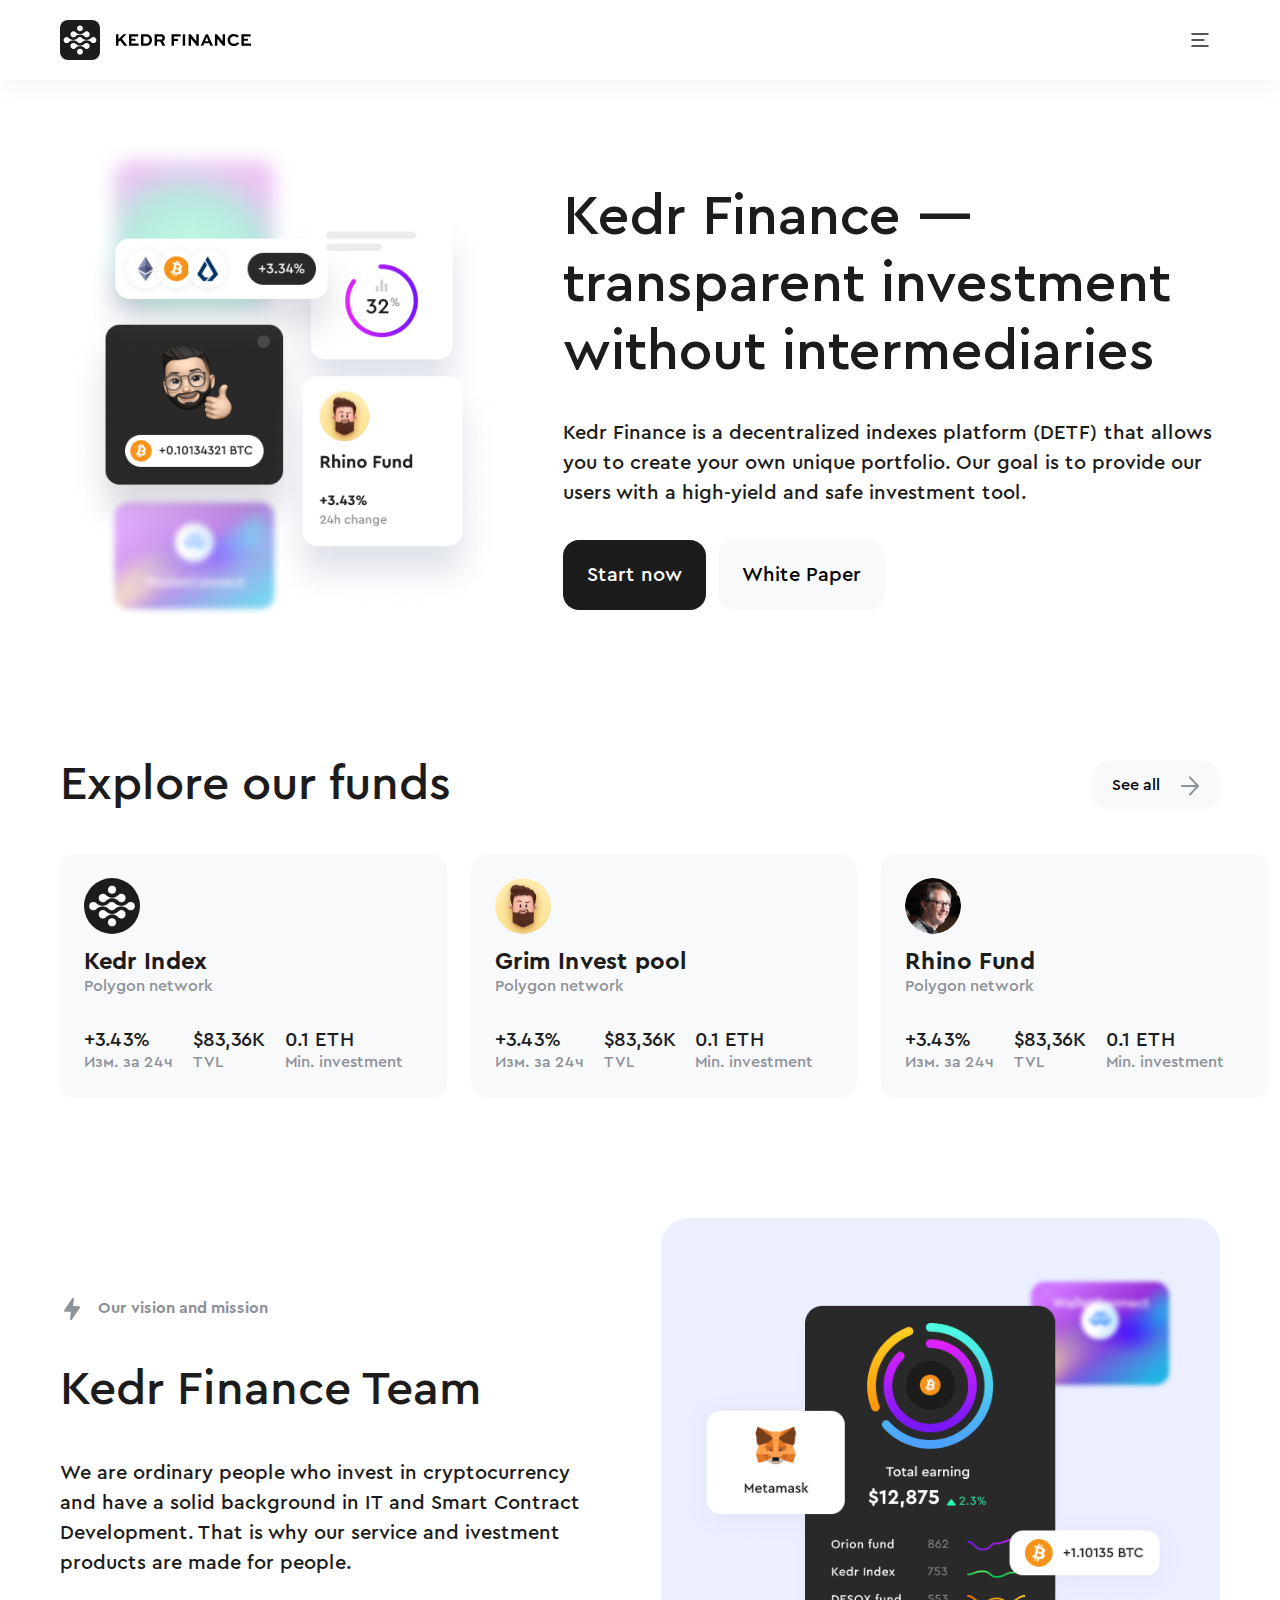
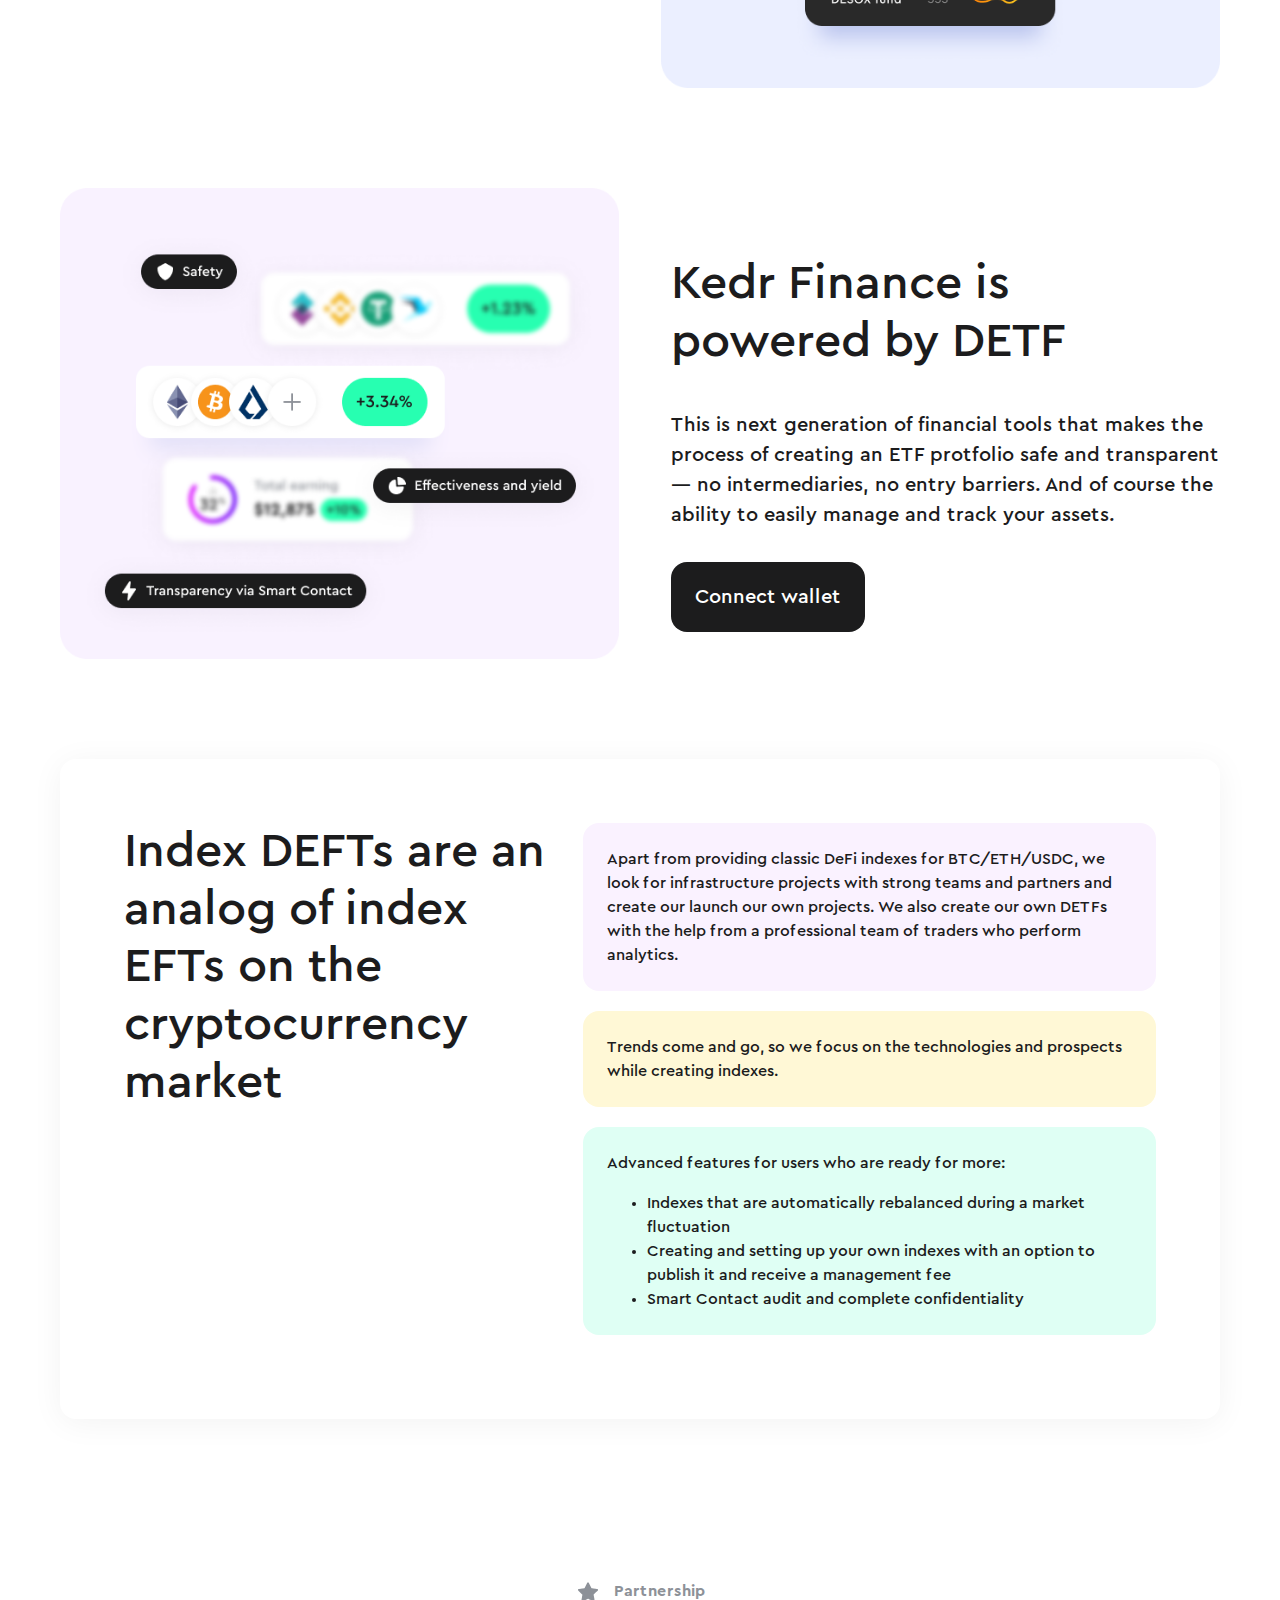
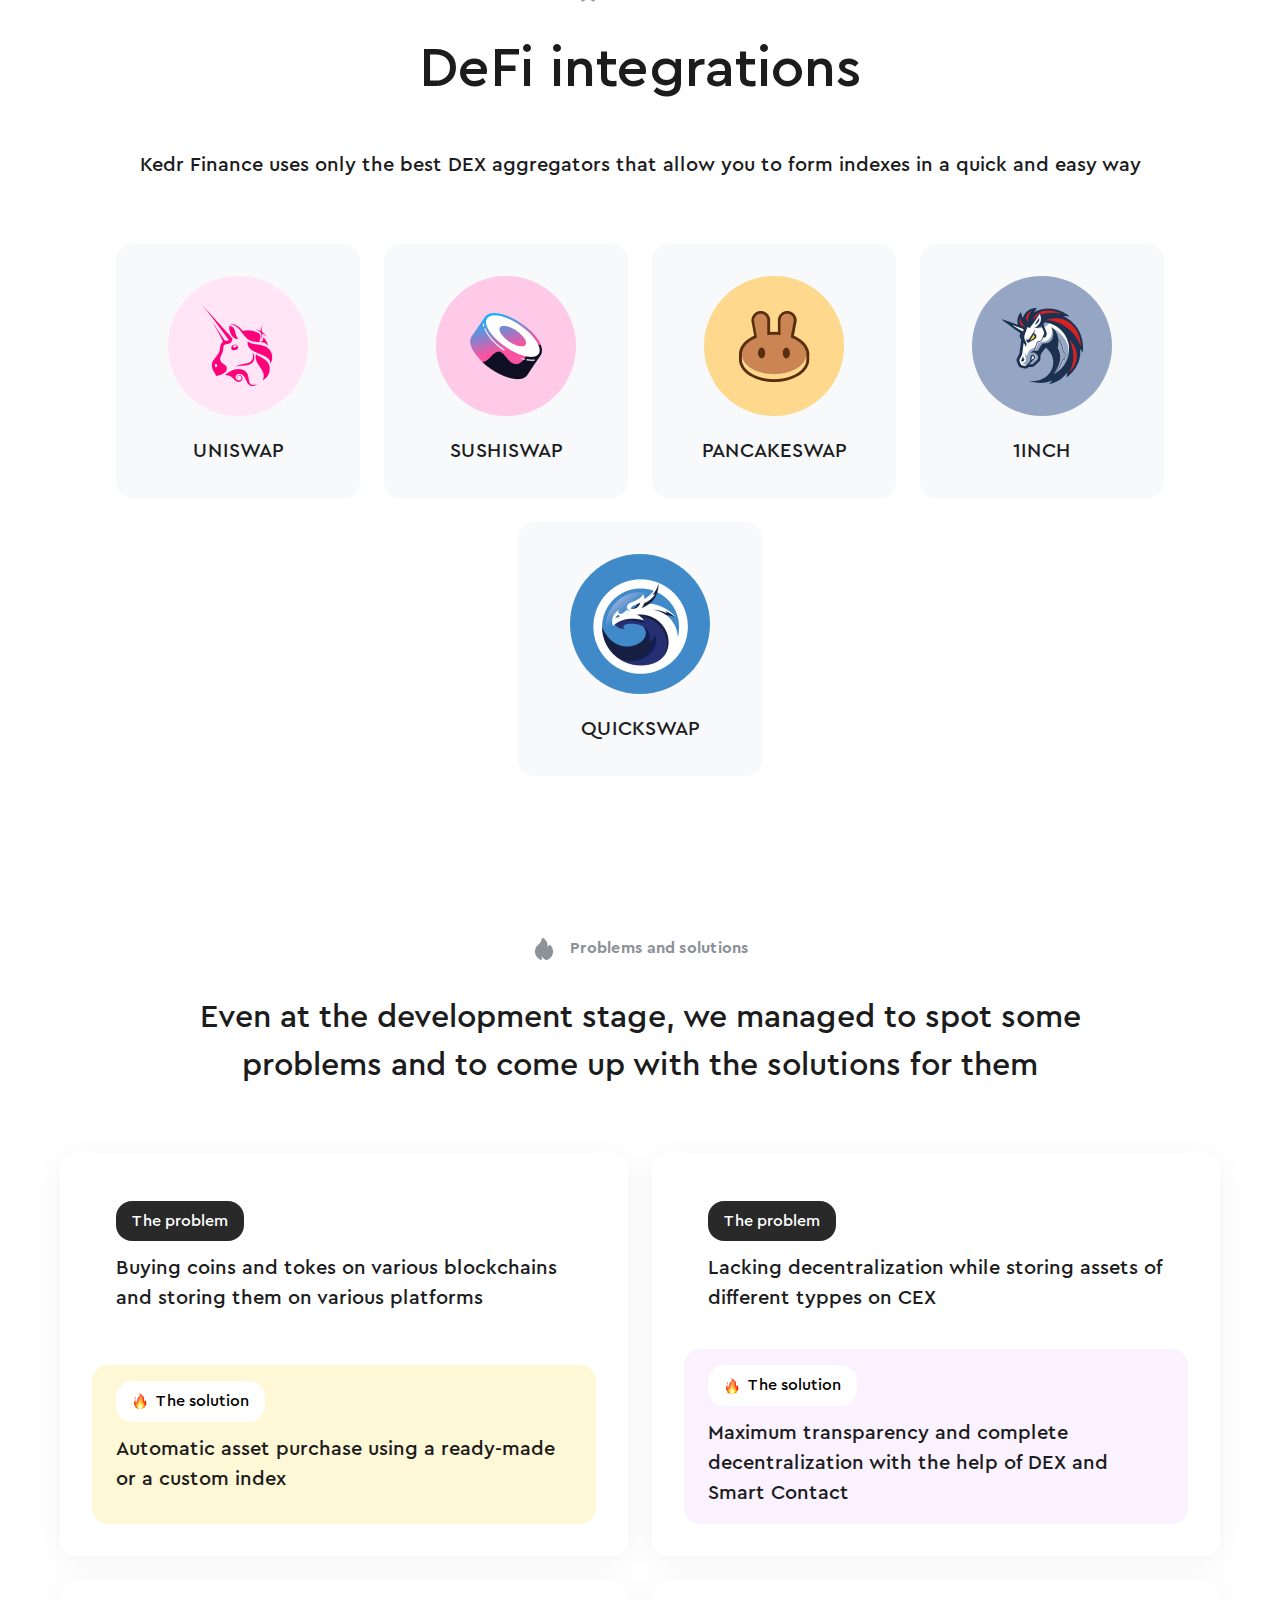
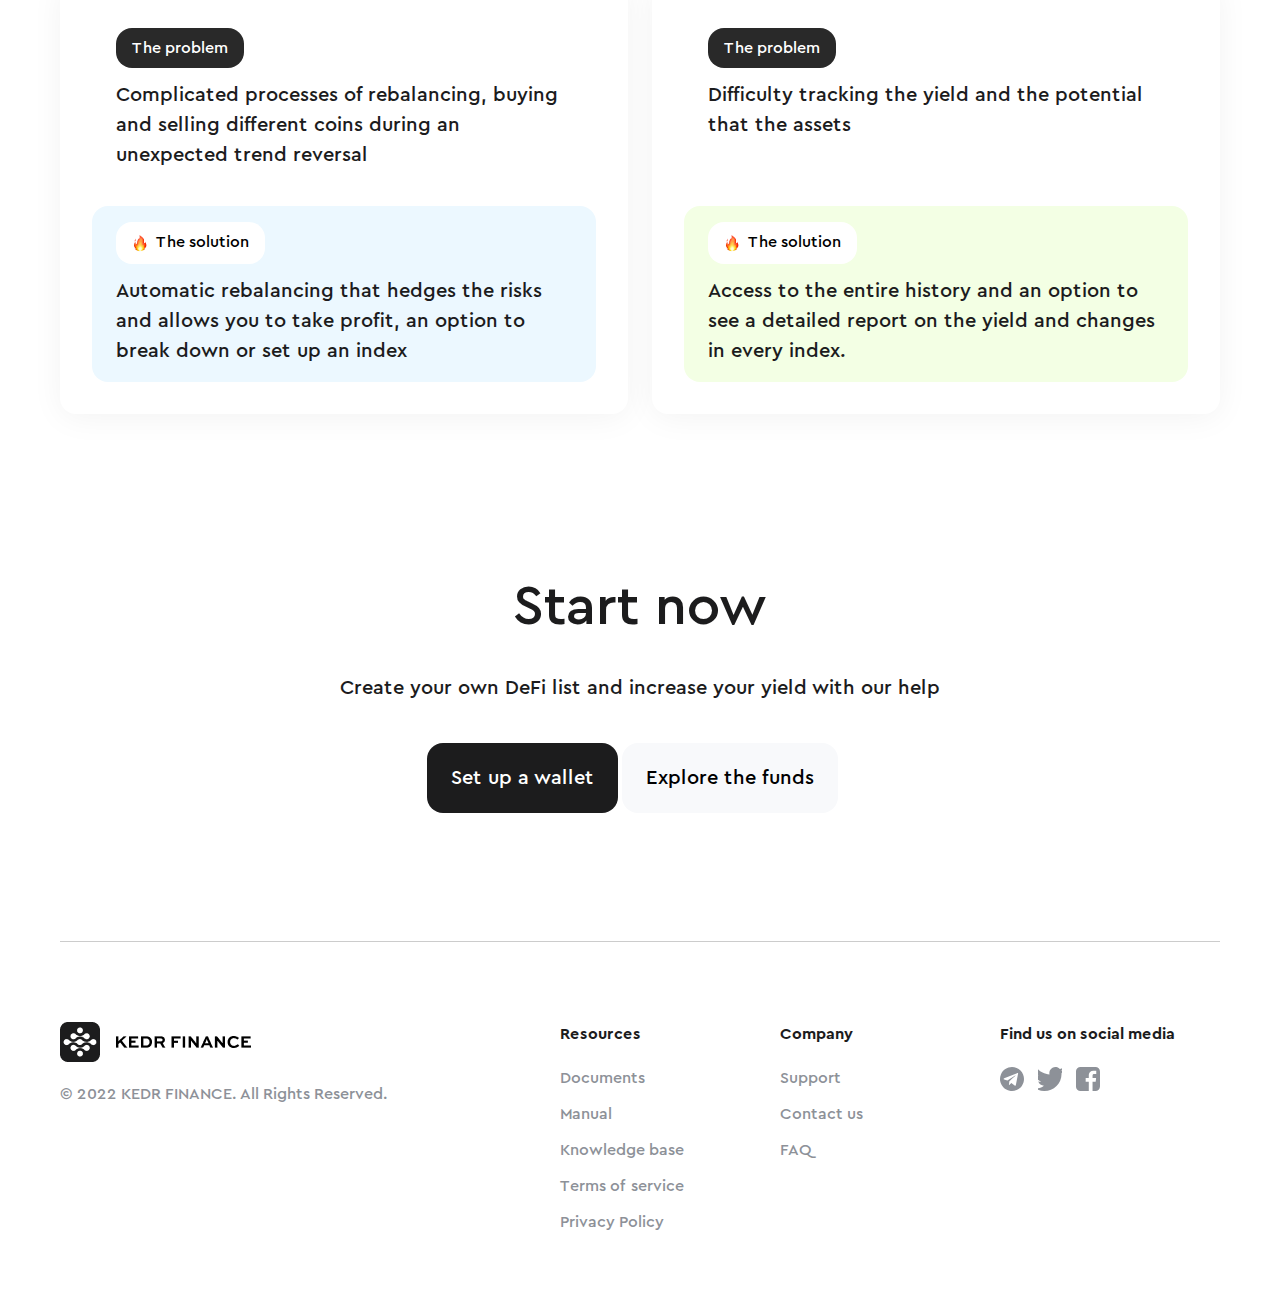
==== index.html @ 0deccf91 "init" ====
<!DOCTYPE html>
<html lang="en">

<head>
    <meta charset="UTF-8">
    <meta name="viewport" content="width=device-width, initial-scale=1.0">
    <meta http-equiv="X-UA-Compatible" content="ie=edge">
    <title>KEDR</title>
    <script type="text/javascript" src="js/main.js" defer></script>
    <link rel="icon" type="image/x-icon" href="favicon.ico">
    <link rel="stylesheet" href="css/sanitize.css">
    <link rel="stylesheet" href="css/main.css">
</head>

<body>
    <header>
        <div class="container">
            <div class="top">
                <div class="logo">
                    <a href="#">
                        <img src="img/logo.svg">
                    </a>
                </div>
                <nav>
                    <ul>
                        <li><a href="#hero" class="active">Kedr Finance</a></li>
                        <li><a href="#explore">Funds</a></li>
                        <li><a href="#vision">Our vision and mission</a></li>
                        <li><a href="#mission">DEFT</a></li>
                        <li><a href="#partnership">Partnership</a></li>
                        <li><a href="#problems">Problems and solutions</a></li>
                    </ul>
                    <div class="top-actions">
                        <div>
                            <a href="./index-ru.html" type="button" id="#lang-ru" class="btn btn-default">Rus</a>
                            <button type="button" id="#lang-en" class="btn btn-white">Eng</button>
                        </div>
                        <a href="http://app.kedr.finance" class="btn btn-primary">Start now</a>
                    </div>
                </nav>
                <div class="btn btn-white menu-button">
                    <span class="icon-menu"></span>
                </div>
            </div>
        </div>
    </header>
    <section id="hero">
        <div class="container">
            <div class="pic">
                <img src="img/hero.png">
            </div>
            <div class="text">
                <h1>Kedr Finance — transparent investment without intermediaries</h1>
                <div class="middle-text">
                    Kedr Finance is a decentralized indexes platform (DETF) that allows you to create your own unique portfolio. Our goal is
                    to provide our users with a high-yield and safe investment tool.
                </div>
                <div class="actions">
                    <a href="http://app.kedr.finance" class="btn btn-lg btn-primary">Start now</a>
                    <button type="button" class="btn btn-lg btn-default">White Paper</button>
                </div>
            </div>
        </div>
    </section>
    <section id="explore">
        <div class="container">
            <div class="subhead">
                <div class="subtitle">
                    <h2>Explore our funds</h2>
                </div>
                <div class="subaction">
                    <button class="btn btn-default">See all <span class="icon-arrow"></span></button>
                </div>
            </div>
            <div class="fund-list">
                <div class="card default">
                    <div class="ava">
                        <img src="img/logo_sm.png">
                    </div>
                    <div class="head">Kedr Index</div>
                    <div class="info">Polygon network</div>
                    <div class="score">
                        <div>
                            <div class="number">+3.43%</div>
                            <div class="caption">Изм. за 24ч</div>
                        </div>
                        <div>
                            <div class="number">$83,36К</div>
                            <div class="caption">TVL</div>
                        </div>
                        <div>
                            <div class="number">0.1 ETH</div>
                            <div class="caption">Min. investment</div>
                        </div>
                    </div>
                </div>
                <div class="card default">
                    <div class="ava">
                        <img src="img/ava1.png">
                    </div>
                    <div class="head">Grim Invest pool</div>
                    <div class="info">Polygon network</div>
                    <div class="score">
                        <div>
                            <div class="number">+3.43%</div>
                            <div class="caption">Изм. за 24ч</div>
                        </div>
                        <div>
                            <div class="number">$83,36К</div>
                            <div class="caption">TVL</div>
                        </div>
                        <div>
                            <div class="number">0.1 ETH</div>
                            <div class="caption">Min. investment</div>
                        </div>
                    </div>
                </div>
                <div class="card default">
                    <div class="ava">
                        <img src="img/ava2.png">
                    </div>
                    <div class="head">Rhino Fund</div>
                    <div class="info">Polygon network</div>
                    <div class="score">
                        <div>
                            <div class="number">+3.43%</div>
                            <div class="caption">Изм. за 24ч</div>
                        </div>
                        <div>
                            <div class="number">$83,36К</div>
                            <div class="caption">TVL</div>
                        </div>
                        <div>
                            <div class="number">0.1 ETH</div>
                            <div class="caption">Min. investment</div>
                        </div>
                    </div>
                </div>
            </div>
        </div>
    </section>
    <section id="vision">
        <div class="container">
            <div class="inner">
                <div class="text">
                    <div class="splash">
                        <span class="splash-icon flash"></span> Our vision and mission
                    </div>
                    <h2>Kedr Finance Team</h2>
                    <div class="middle-text">
                        We are ordinary people who invest in cryptocurrency and have a solid background in IT and Smart Contract Development.
                        That is why our service and ivestment products are made for people.
                    </div>
                </div>
                <div class="pic">
                    <img src="img/vision.png">
                </div>
            </div>
        </div>
    </section>
    <section id="mission">
        <div class="container">
            <div class="inner">
                <div class="pic">
                    <img src="img/mission.png">
                </div>
                <div class="text">
                    <h2>Kedr Finance is powered by DETF</h2>
                    <div class="middle-text">
                        This is next generation of financial tools that makes the process of creating an ETF protfolio safe and transparent ― no
                        intermediaries, no entry barriers.
                        And of course the ability to easily manage and track your assets.
                    </div>
                    <div class="actions">
                        <a href="http://app.kedr.finance" class="btn btn-lg btn-primary">Connect wallet</a>
                    </div>
                </div>
            </div>
        </div>
    </section>
    <section id="indexes">
        <div class="container">
            <div class="inner shadow">
                <div class="head">
                    <h2>Index DEFTs are an analog of index EFTs on the cryptocurrency market</h2>
                </div>
                <div class="cards">
                    <div class="card pink">
                        Apart from providing classic DeFi indexes for BTC/ETH/USDC, we look for infrastructure projects with strong teams and
                        partners and create our launch our own projects. We also create our own DETFs with the help from a professional team of
                        traders who perform analytics.
                    </div>
                    <div class="card yellow">
                        Trends come and go, so we focus on the technologies and prospects while creating indexes.
                    </div>
                    <div class="card teal">
                        Advanced features for users who are ready for more:
                        <ul>
                            <li>Indexes that are automatically rebalanced during a market fluctuation</li>
                            <li>Creating and setting up your own indexes with an option to publish it and receive a management fee</li>
                            <li>Smart Contact audit and complete confidentiality</li>
                        </ul>
                    </div>
                </div>
            </div>
        </div>
    </section>
    <section id="partnership">
        <div class="container">
            <div class="inner text-center">
                <div class="splash">
                    <span class="splash-icon star"></span> Partnership
                </div>
                <h2>DeFi integrations</h2>
                <div class="info-text">
                    Kedr Finance uses only the best DEX aggregators that allow you to form indexes in a quick and easy way
                </div>
                <div class="dex-list">
                    <div class="item">
                        <div class="icon" style="background-color: #FFE5F5;">
                            <img src="img/dex/1.png">
                        </div>
                        <div class="title">
                            UNISWAP
                        </div>
                    </div>
                    <div class="item">
                        <div class="icon" style="background-color: #FFC9E8;">
                            <img src="img/dex/2.png">
                        </div>
                        <div class="title">
                            SUSHISWAP
                        </div>
                    </div>
                    <div class="item">
                        <div class="icon" style="background-color: #FED88D;">
                            <img src="img/dex/3.png">
                        </div>
                        <div class="title">
                            PANCAKESWAP
                        </div>
                    </div>
                    <div class="item">
                        <div class="icon" style="background-color: #94A6C3;">
                            <img src="img/dex/4.png">
                        </div>
                        <div class="title">
                            1INCH
                        </div>
                    </div>
                    <div class="item">
                        <div class="icon" style="background-color: #418ACA;">
                            <img src="img/dex/5.png">
                        </div>
                        <div class="title">
                            QUICKSWAP
                        </div>
                    </div>
                </div>
            </div>
        </div>
    </section>
    <section id="problems">
        <div class="container text-center">
            <div class="splash">
                <span class="splash-icon fire2"></span> Problems and solutions
            </div>
            <div class="info-text">
                Even at the development stage, we managed to spot some<br /> problems and to come up with the solutions for them
            </div>
            <div class="problem-list">
                <div class="card shadow">
                    <div class="card">
                        <button class="badge btn-dark">The problem</button>
                        <div class="problem-text">
                            Buying coins and tokes on various blockchains and storing them on various platforms
                        </div>
                    </div>
                    <div class="card yellow">
                        <button class="badge btn-white"><span class="splash-icon fire"></span> The solution</button>
                        <div class="problem-text">
                            Automatic asset purchase using a ready-made or a custom index
                        </div>
                    </div>
                </div>
                <div class="card shadow">
                    <div class="card">
                        <button class="badge btn-dark">The problem</button>
                        <div class="problem-text">
                            Lacking decentralization while storing assets of different typpes on CEX
                        </div>
                    </div>
                    <div class="card pink">
                        <button class="badge btn-white"><span class="splash-icon fire"></span> The solution</button>
                        <div class="problem-text">
                            Maximum transparency and complete decentralization with the help of DEX and Smart Contact
                        </div>
                    </div>
                </div>
                <div class="card shadow">
                    <div class="card">
                        <button class="badge btn-dark">The problem</button>
                        <div class="problem-text">
                            Complicated processes of rebalancing, buying and selling different coins during an unexpected trend reversal
                        </div>
                    </div>
                    <div class="card blue">
                        <button class="badge btn-white"><span class="splash-icon fire"></span> The solution</button>
                        <div class="problem-text">
                            Automatic rebalancing that hedges the risks and allows you to take profit, an option to break down or set up an index
                        </div>
                    </div>
                </div>
                <div class="card shadow">
                    <div class="card">
                        <button class="badge btn-dark">The problem</button>
                        <div class="problem-text">
                            Difficulty tracking the yield and the potential that the assets
                        </div>
                    </div>
                    <div class="card green">
                        <button class="badge btn-white"><span class="splash-icon fire"></span> The solution</button>
                        <div class="problem-text">
                            Access to the entire history and an option to see a detailed report on the yield and changes in every index.
                        </div>
                    </div>
                </div>
            </div>
        </div>
    </section>
    <section id="start-now">
        <div class="container text-center">
            <h2>Start now</h2>
            <div class="info-text">
                Create your own DeFi list and increase your yield with our help
            </div>
            <div class="actions">
                <a href="http://app.kedr.finance" class="btn btn-lg btn-primary">Set up a wallet</a>
                <button type="button" class="btn btn-lg btn-default">Explore the funds</button>
            </div>
        </div>
    </section>
    <footer>
        <div class="container">
            <hr/>
            <div class="footer">
                <div class="copyright">
                    <div class="logo">
                        <img src="img/logo.png">
                    </div>
                    <div class="year">
                        © 2022 KEDR FINANCE. All Rights Reserved.
                    </div>
                </div>
                <div class="links">
                    <div class="navlinks">
                        <ul>
                            <li class="head">Resources</li>
                            <li><a href="#">Documents</a></li>
                            <li><a href="#">Manual</a></li>
                            <li><a href="#">Knowledge base</a></li>
                            <li><a href="#">Terms of service</a></li>
                            <li><a href="#">Privacy Policy</a></li>
                        </ul>
                    </div>
                    <div class="navlinks">
                        <ul>
                            <li class="head">Company</li>
                            <li><a href="#">Support</a></li>
                            <li><a href="#">Contact us</a></li>
                            <li><a href="#">FAQ</a></li>
                        </ul>
                    </div>
                    <div class="navlinks social">
                        <ul>
                            <li class="head">Find us on social media</li>
                            <li>
                                <a href="#" class="ico telegram"></a>
                                <a href="#" class="ico twitter"></a>
                                <a href="#" class="ico instagram"></a>
                            </li>
                        </ul>
                    </div>
                </div>
            </div>
        </div>
    </footer>
</body>

</html>
---- css/sanitize.css ----
/* Document
 * ========================================================================== */

/**
 * 1. Add border box sizing in all browsers (opinionated).
 * 2. Backgrounds do not repeat by default (opinionated).
 */

*,
::before,
::after {
  box-sizing: border-box; /* 1 */
  background-repeat: no-repeat; /* 2 */
}

/**
 * 1. Add text decoration inheritance in all browsers (opinionated).
 * 2. Add vertical alignment inheritance in all browsers (opinionated).
 */

::before,
::after {
  text-decoration: inherit; /* 1 */
  vertical-align: inherit; /* 2 */
}

/**
 * 1. Use the default cursor in all browsers (opinionated).
 * 2. Change the line height in all browsers (opinionated).
 * 3. Breaks words to prevent overflow in all browsers (opinionated).
 * 4. Use a 4-space tab width in all browsers (opinionated).
 * 5. Remove the grey highlight on links in iOS (opinionated).
 * 6. Prevent adjustments of font size after orientation changes in iOS.
 */

:where(:root) {
  cursor: default; /* 1 */
  line-height: 1.5; /* 2 */
  overflow-wrap: break-word; /* 3 */
  -moz-tab-size: 4; /* 4 */
  tab-size: 4; /* 4 */
  -webkit-tap-highlight-color: transparent; /* 5 */
  -webkit-text-size-adjust: 100%; /* 6 */
  text-size-adjust: 100%; /* 6 */
}

/* Sections
 * ========================================================================== */

/**
 * Remove the margin in all browsers (opinionated).
 */

:where(body) {
  margin: 0;
}

/**
 * Correct the font size and margin on `h1` elements within `section` and
 * `article` contexts in Chrome, Edge, Firefox, and Safari.
 */

:where(h1) {
  font-size: 2em;
  margin: 0.67em 0;
}

/* Grouping content
 * ========================================================================== */

/**
 * Remove the margin on nested lists in Chrome, Edge, and Safari.
 */

:where(dl, ol, ul) :where(dl, ol, ul) {
  margin: 0;
}

/**
 * 1. Correct the inheritance of border color in Firefox.
 * 2. Add the correct box sizing in Firefox.
 */

:where(hr) {
  color: inherit; /* 1 */
  height: 0; /* 2 */
}

/**
 * Remove the list style on navigation lists in all browsers (opinionated).
 */

:where(nav) :where(ol, ul) {
  list-style-type: none;
  padding: 0;
}

/**
 * Prevent VoiceOver from ignoring list semantics in Safari (opinionated).
 */

:where(nav li)::before {
  content: "\200B";
  float: left;
}

/**
 * 1. Correct the inheritance and scaling of font size in all browsers.
 * 2. Correct the odd `em` font sizing in all browsers.
 * 3. Prevent overflow of the container in all browsers (opinionated).
 */

:where(pre) {
  font-family: monospace, monospace; /* 1 */
  font-size: 1em; /* 2 */
  overflow: auto; /* 3 */
}

/* Text-level semantics
 * ========================================================================== */

/**
 * Add the correct text decoration in Safari.
 */

:where(abbr[title]) {
  text-decoration: underline;
  text-decoration: underline dotted;
}

/**
 * Add the correct font weight in Chrome, Edge, and Safari.
 */

:where(b, strong) {
  font-weight: bolder;
}

/**
 * 1. Correct the inheritance and scaling of font size in all browsers.
 * 2. Correct the odd `em` font sizing in all browsers.
 */

:where(code, kbd, samp) {
  font-family: monospace, monospace; /* 1 */
  font-size: 1em; /* 2 */
}

/**
 * Add the correct font size in all browsers.
 */

:where(small) {
  font-size: 80%;
}

/* Embedded content
 * ========================================================================== */

/*
 * Change the alignment on media elements in all browsers (opinionated).
 */

:where(audio, canvas, iframe, img, svg, video) {
  vertical-align: middle;
}

/**
 * Remove the border on iframes in all browsers (opinionated).
 */

:where(iframe) {
  border-style: none;
}

/**
 * Change the fill color to match the text color in all browsers (opinionated).
 */

:where(svg:not([fill])) {
  fill: currentColor;
}

/* Tabular data
 * ========================================================================== */

/**
 * 1. Collapse border spacing in all browsers (opinionated).
 * 2. Correct table border color in Chrome, Edge, and Safari.
 * 3. Remove text indentation from table contents in Chrome, Edge, and Safari.
 */

:where(table) {
  border-collapse: collapse; /* 1 */
  border-color: currentColor; /* 2 */
  text-indent: 0; /* 3 */
}

/* Forms
 * ========================================================================== */

/**
 * Remove the margin on controls in Safari.
 */

:where(button, input, select) {
  margin: 0;
}

/**
 * Correct the inability to style buttons in iOS and Safari.
 */

:where(button, [type="button" i], [type="reset" i], [type="submit" i]) {
  -webkit-appearance: button;
}

/**
 * Change the inconsistent appearance in all browsers (opinionated).
 */

:where(fieldset) {
  border: 1px solid #a0a0a0;
}

/**
 * Add the correct vertical alignment in Chrome, Edge, and Firefox.
 */

:where(progress) {
  vertical-align: baseline;
}

/**
 * 1. Remove the margin in Firefox and Safari.
 * 3. Change the resize direction in all browsers (opinionated).
 */

:where(textarea) {
  margin: 0; /* 1 */
  resize: vertical; /* 3 */
}

/**
 * 1. Correct the odd appearance in Chrome, Edge, and Safari.
 * 2. Correct the outline style in Safari.
 */

:where([type="search" i]) {
  -webkit-appearance: textfield; /* 1 */
  outline-offset: -2px; /* 2 */
}

/**
 * Correct the cursor style of increment and decrement buttons in Safari.
 */

::-webkit-inner-spin-button,
::-webkit-outer-spin-button {
  height: auto;
}

/**
 * Correct the text style of placeholders in Chrome, Edge, and Safari.
 */

::-webkit-input-placeholder {
  color: inherit;
  opacity: 0.54;
}

/**
 * Remove the inner padding in Chrome, Edge, and Safari on macOS.
 */

::-webkit-search-decoration {
  -webkit-appearance: none;
}

/**
 * 1. Correct the inability to style upload buttons in iOS and Safari.
 * 2. Change font properties to `inherit` in Safari.
 */

::-webkit-file-upload-button {
  -webkit-appearance: button; /* 1 */
  font: inherit; /* 2 */
}

/* Interactive
 * ========================================================================== */

/*
 * Add the correct styles in Safari.
 */

:where(dialog) {
  background-color: white;
  border: solid;
  color: black;
  height: -moz-fit-content;
  height: fit-content;
  left: 0;
  margin: auto;
  padding: 1em;
  position: absolute;
  right: 0;
  width: -moz-fit-content;
  width: fit-content;
}

:where(dialog:not([open])) {
  display: none;
}

/*
 * Add the correct display in Safari.
 */

:where(details > summary:first-of-type) {
  display: list-item;
}

/* Accessibility
 * ========================================================================== */

/**
 * Change the cursor on busy elements in all browsers (opinionated).
 */

:where([aria-busy="true" i]) {
  cursor: progress;
}

/*
 * Change the cursor on disabled, not-editable, or otherwise
 * inoperable elements in all browsers (opinionated).
 */

:where([aria-disabled="true" i], [disabled]) {
  cursor: not-allowed;
}

/*
 * Change the display on visually hidden accessible elements
 * in all browsers (opinionated).
 */

:where([aria-hidden="false" i][hidden]) {
  display: initial;
}

:where([aria-hidden="false" i][hidden]:not(:focus)) {
  clip: rect(0, 0, 0, 0);
  position: absolute;
}
---- css/main.css ----
@import url('fonts/fonts.css');

:root {
    --clr-primary: #1C1C1D;

    --clr-dark: #292929;
    --clr-yellow: #FFF8D6;
    --clr-pink: #FAF2FF;
    --clr-blue: #ECF8FF;
    --clr-green: #F3FFE4;
    --clr-teal: #DFFFF4;
    --clr-grey: #8D9198;
    --clr-default : #F8F9FB;

    --ff-main: 'Cera Pro', sans-serif;

    --fs-small: 1rem;
    --fs-medium: 1.25rem;
    --fs-large: 2rem;
    --fs-verylarge: 3rem;
    --fs-hero: 3.5rem;

    --fw-medium: 500;
    --fw-bold: 600;
}

html {
    font-size: 16px;
}

body {
    font-family: var(--ff-main);
    color: var(--clr-primary);
}

a{
    color: var(--clr-grey);
    text-decoration: none;
    font-weight: var(--fw-medium);
    transition: all 0.2s ease-in-out;
}

a:focus,
a:hover {
    color: var(--clr-primary);
}

h1 {
    font-size: var(--fs-hero);
    font-weight: var(--fw-medium);
    line-height: 1.2em;
}

h2 {
    font-size: var(--fs-verylarge);
    font-weight: var(--fw-medium);
    line-height: 1.2em;
}

.yellow {
    background-color: var(--clr-yellow)
}

.pink {
    background-color: var(--clr-pink)
}

.teal {
    background-color: var(--clr-teal)
}

.blue {
    background-color: var(--clr-blue)
}

.green {
    background-color: var(--clr-green)
}

.default {
    background-color: var(--clr-default)
}

/* ICON */

.icon-arrow {
    width: 20px;
    height: 20px;
    background: url(../img/ico/arrow.png);
    background-position: 50% 50%;
    background-repeat: no-repeat;
    display: inline-block;
    vertical-align: middle;
    margin-left: 16px;
}


.icon-menu {
    width: 24px;
    height: 24px;
    background-position: 50% 50%;
    background-repeat: no-repeat;
    display: inline-block;
    vertical-align: middle;
    background-image: url(../img/ico/menu.svg);
}

.open .icon-menu {
    background-image: url(../img/ico/close.svg);
}

.splash-icon {
    width: 24px;
    height: 24px;
    background-position: 50% 50%;
    background-repeat: no-repeat;
    display: inline-block;
    vertical-align: middle;
    margin-right: 10px;
}


.splash-icon.flash {
    background-image: url(../img/ico/flash.png);
}

.splash-icon.star {
    background-image: url(../img/ico/star.png);
}

.splash-icon.fire {
    width: 16px;
    margin-right: 5px;
    background-image: url(../img/ico/fire.png);
}

.splash-icon.fire2 {
    background-image: url(../img/ico/fire2.png);
}

.social .ico {
    width: 24px;
    height: 24px;
    background-position: 50% 50%;
    background-repeat: no-repeat;
    display: inline-block;
    vertical-align: middle;
    margin-right: 10px;
}

.social .ico.telegram {
	background-image: url(../img/ico/telegram.svg);
}

.social .ico.twitter {
	background-image: url(../img/ico/twitter.svg);
}

.social .ico.instagram {
	background-image: url(../img/ico/instagram.svg);
}

/* LAYOUT */

section {
    margin-top: 100px;
}

.container {
    max-width: 1440px;
    margin: 0 auto;
    padding: 0px 60px;
}

/* Common */

.card ul {
    margin-bottom: 0;
}

hr {
    height: 1px;
    border: 0;
    background-color: #CCC;
}

.text-center {
    text-align: center;
}

.shadow {
    border-radius:16px;
    box-shadow: 0px 4px 32px rgba(7, 8, 14, 0.05);
}

.middle-text{
    font-size: var(--fs-medium);
    font-weight: var(--fw-medium);
    margin-bottom: 2rem;
}

.card {
    border-radius: 16px;
    padding: 1.5rem;
    margin-bottom: 20px;
}

.splash {
    font-weight: 700;
    color: var(--clr-grey);
}

.badge {
    display: inline-block;
    font-family: var(--ff-main);
    padding: 0.5rem 1rem;
    border-radius: 16px;
    font-weight: var(--fw-medium);
    font-size: var(--fs-small);
    line-height: 1.5;
    border: none;
}

/* BUTTONS */

.btn {
    display: inline-block;
    cursor: pointer;
    font-family: var(--ff-main);
    padding: 0.75rem 1.25rem;
    border-radius: 16px;
    font-weight: var(--fw-medium);
    font-size: var(--fs-small);
    line-height: 1.5;
    border: none;
    transition: box-shadow 0.15s ease-in-out;
}

.btn:hover {
    box-shadow: inset 0 0 100px 100px rgba(255, 255, 255, 0.1);
}

.btn-lg {
    padding: 1.25rem 1.5rem;
    font-size: var(--fs-medium);
}

.btn-primary {
    background-color: var(--clr-primary);
    color: #fff;
}

.btn-dark {
    background-color: var(--clr-dark);
    color: #fff;
}

.btn-white {
    background: #FFFFFF;
}
.btn.btn-white:hover {
    box-shadow: inset 0 0 100px 100px rgba(0,0,0, 0.1);
}

.btn-default {
    background: var(--clr-default);
}
.btn.btn-default:hover {
    box-shadow: inset 0 0 100px 100px rgba(0,0,0, 0.1);
}


/* Header*/

header {
    background: #FFFFFF;
    box-shadow: 0px 4px 32px rgba(7, 8, 14, 0.05);
    position: fixed;
    width: 100%;
    top: 0;
    z-index: 1;
}

header .top {
    display: flex;
    height: 80px;
    align-items: center;
}

header .logo {
    flex: 0 0 auto;
}

header nav {
    flex: 1 0 auto;
}

header .top-actions {
    flex: 0 0 auto;
    display: flex;
    gap: 12px;
    align-self: center;
}

header .top-actions div {
    justify-content: center;
    align-self: center;
}

header .top-actions div > button:nth-child(2) {
    display: none;
}

header .menu-button {
    display: none;
    padding: 0.5rem;
    border-radius: 8px;
    font-size: 10px;

}

/* Nav */

nav {
    display: flex;
}

nav ul {
    list-style: none;
    display: flex;
    justify-content: center;
    gap: 28px;
    flex: 1 1 auto;
}

nav ul li{
    flex: 0 0 auto;
}

nav ul li a.active {
    font-weight: 600;
}

/* Hero block */

#hero {
    margin-top: 140px
}

#hero img{
   width: 100%;
}

#hero .container {
    display: flex;
    gap: 65px;
}

#hero .pic{
    flex: 1 1 100%;
    padding-left: 10px;
}

#hero .text{
    flex: 1 1 auto;
    align-self: center;
}

#hero h1 {
    margin-bottom: 2rem;
}

#hero .actions {
    display: flex;
    gap: 12px;
}

/* Explore block */

#explore .subhead{
    display: flex;
    align-content: space-between;
}

#explore .subtitle {
    flex: 1 1 auto;
}

#explore .subaction {
    align-self: center;
}

#explore .fund-list {
    display: flex;
    gap: 1.5rem;
}

#explore .fund-list > div {
    flex: 0 0 calc(100% / 3);
}

.fund-list .ava {
    width: 56px;
    height: 56px;
    margin-bottom: 1rem;
}

.fund-list .ava img {
    width: 100%;
    border-radius:28px;
}

.fund-list .head {
    font-size: 1.5rem;
    line-height: 1.5rem;
    font-weight: 700;
    white-space: nowrap;
}

.fund-list .info {
    color: var(--clr-grey);
    font-weight: var(--fw-medium);
}

.fund-list .score {
    margin-top: 2rem;
    display: flex;
    font-weight: var(--fw-medium);
}

.fund-list .score > div {
    flex: 1 1 auto;
}

.fund-list .score .number {
    font-size: var(--fs-medium);
    line-height: var(--fs-medium);
}

.fund-list .score .caption {
    color: var(--clr-grey)
}

/* Vision block */

#vision .inner {
    display: flex;
    gap: 2rem;
}

#vision .pic {
    flex: 1 1 100%;
    align-self: center;
}

#vision .pic img {
    width: 100%;
}

#vision .text {
    flex: 1 1 100%;
    align-self: center;
    padding-right: 20px;
}


/* Mission block */

#mission .inner {
    display: flex;
    gap: 2rem;
}

#mission .pic {
    flex: 1 1 100%;
    align-self: center;
}

#mission .pic img {
    width: 100%;
}

#mission .text {
    flex: 1 1 100%;
    align-self: center;
    padding-left: 20px;
}

/* Indexes*/

#indexes .inner{
    display: flex;
    gap: 2rem;
    padding: 4rem;
}

#indexes .head {
    flex: 1 1 auto;
}

#indexes .head h2{
    margin-top: 0;
}

#indexes .cards {
    flex: 1 1 auto;
    font-weight: var(--fw-medium);
}

/* Partnership*/

#partnership {
    margin-top: 10rem;
}

#partnership h2 {
    margin-top: 2rem;
    font-size: var(--fs-hero);
}

#partnership .info-text {
    font-size: var(--fs-medium);
    font-weight: var(--fw-medium);
    margin-bottom: 4rem;
}

#partnership .dex-list{
    display: flex;
    gap: 1.5rem;
    flex-wrap: wrap;
    justify-content: center;
}

.dex-list .item {
    flex: 0 0 244px;
    padding: 2rem 0rem;
    border-radius: 16px;
    background-color: var(--clr-default);
}

.dex-list .item .icon{
    display: flex;
    width: 140px;
    height: 140px;
    border-radius: 70px;
    justify-content: center;
    margin: 0 auto;
}

.dex-list .item .icon img {
    align-self: center;
    max-width: 140px;
}

.dex-list .item .title {
    font-weight: var(--fw-medium);
    font-size: var(--fs-medium);
    margin-top: 1.25rem;
}

/* Problems */

#problems {
    margin-top: 10rem;
}

#problems .info-text {
    font-size: var(--fs-large);
    font-weight: var(--fw-medium);
    margin-top: 2rem;
    margin-bottom: 4rem;
}

#problems .problem-list {
    text-align: left;
    display: flex;
    flex-wrap: wrap;
    gap: 1.5rem;
}

#problems .problem-list > div {
    flex: 1 0 calc(50% - 1.5rem);
    margin: 0;
    padding: 2rem;
    display: flex;
    flex-direction: column;
}

#problems .problem-list > div > .card {
    flex: 1 1 50%;
    padding: 1em 1.5em;
}

#problems .problem-list .card+.card {
    margin-bottom: 0;
}

#problems .problem-list .problem-text {
    font-size: var(--fs-medium);
    font-weight: var(--fw-medium);
    margin-top: 0.75rem;
}



/* start-now */

#start-now {
    margin-top: 10rem;
}

#start-now h2{
    font-size: var(--fs-hero);
    margin-bottom: 2rem;
}

#start-now .info-text{
    font-size: var(--fs-medium);
    font-weight: var(--fw-medium);
    margin-bottom: 2.5rem;
}

#start-now .actions button{
    margin-right: 1rem;
}


/* Footer */

footer {
    margin-top: 8rem;
    margin-bottom: 3rem;
}

footer .logo {
    margin-bottom: 1.25rem;
}

footer .year {
    color: var(--clr-grey);
    font-weight: var(--fw-medium);
}

footer .footer {
    margin-top: 5rem;
    display: flex;
    justify-content: space-between;
}

footer .footer .links {
    display: flex;
    flex: 0 1 660px;
}

footer .footer .navlinks {
    flex: 0 1 220px;
}

footer .footer .links ul {
    list-style: none;
    margin: 0;
    padding: 0;

}

footer .footer .links li {
    margin-bottom: 0.75rem;
}

footer .footer .links .head {
    color: var(--clr-primary);
    font-weight: 700;
    margin-bottom: 1.25rem;
}


  /**************/
 /* RESPONSIVE */
/**************/

@media screen and (max-width: 1281px) {

    nav {
        position: absolute;
        z-index: 50;
        top: 81px;
        right: -100%;
        min-width: 320px;
        flex-direction: column;
        background: #FFF;
        padding: 1.5em;
        border-left: #fbfbfb 1px solid;
        border-bottom: #fbfbfb 1px solid;
        transition: right 0.3s ease-in-out;
    }

    .open nav {
        right: 0;
    }

    nav ul {
        flex-direction: column;
    }

    nav ul li a {
        display: block;
        text-align: center;
    }

    header .top {
        justify-content: space-between;
    }

    header .top-actions div > button:nth-child(2) {
        display: inline-block;
    }

    header .top-actions {
        flex-direction: column;
    }

    header .menu-button {
        display: block;
    }

}

@media screen and (max-width: 900px) {
    :root {
        --fs-small: 1rem;
        --fs-medium: 16px;
        --fs-large: 20px;
        --fs-verylarge: 24px;
        --fs-hero: 32px;
    }

    html {
        font-size: 14px;
    }

    section {
        margin-top: 64px;
    }

    .container {
        padding: 0px 16px;
    }

    .btn-lg {
        padding: 12px 16px;
    }

    header .top {
        height: 64px;
    }

    nav {
        width: 100%;
        top: 65px;
        border: none;
    }

    #hero {
        margin-top: 100px;
    }

    #hero h1 {
        margin-bottom: 16px;
        margin-top: 0;
    }

    #hero .pic {
        display: none;
    }

    #explore h2 {
        margin-top: 0px;
        /* white-space: nowrap; */
    }

    #explore .subaction {
        display: none;
    }

    #explore .fund-list {
        overflow-x: auto;
        margin: 0 -16px;
        padding: 0 16px;
    }

    #explore .fund-list > div {
        flex: 0 0 200px;
    }


    #explore .score > div:nth-child(2),
    #explore .score > div:nth-child(3) {
        display: none;
    }

    #vision .inner {
        flex-direction: column-reverse;
    }

    #vision .middle-text {
        margin-bottom: 0;
    }

    #mission .inner {
        flex-direction: column;
    }

    #mission .text {
        padding-left: 0;
    }

    #indexes .inner {
        flex-direction: column;
        padding: 0;
        background: none;
        box-shadow: none !important;
    }

    #indexes .head h2 {
        margin-bottom: 0;
    }

    #indexes .card {
        font-size: var(--fs-medium);
    }

    #partnership {
        margin-top: 64px;
    }

    #partnership h2,
    #partnership .info-text,
    #partnership .splash {
        text-align: left;
    }

    #partnership h2 {
        font-size: var(--fs-verylarge);
    }

    #partnership .dex-list {
        overflow-x: scroll;
        flex-wrap: nowrap;
        justify-content: unset;
        margin: 0 -16px;
        padding: 0 16px;
    }

    .dex-list .item {
        flex-basis: 168px;
    }

    .dex-list .item .icon {
        width: 80px;
        height: 80px;
        border-radius: 40px;
    }

    .dex-list .item .icon img {
        max-width: 40px;
    }

    #problems {
        margin-top: 64px;
    }

    #problems .info-text {
        margin-top: 20px;
        margin-bottom: 24px;
    }

    #problems .info-text,
    #problems .splash {
        text-align: left;
    }

    #problems .card {
        padding: 12px !important;
    }

    #start-now {
        margin-top: 64px;
    }

    #start-now h2 {
        margin-top: 0px;
        font-size: var(--fs-verylarge);
    }

    #start-now .actions button {
        margin-right: 0;
        margin-bottom: 12px;
        width: 100%;
    }

    footer {
        margin-top: 52px;
    }

    footer .footer {
        margin-top: 32px;
        flex-direction: column;
    }

    footer .copyright {
        margin-bottom: 32px;
    }

    footer .footer .navlinks {
        flex: 0 1 calc(50% - 16px);
    }

    footer .footer .links {
        flex-wrap: wrap-reverse;
        flex: 0 1 auto;
    }
}
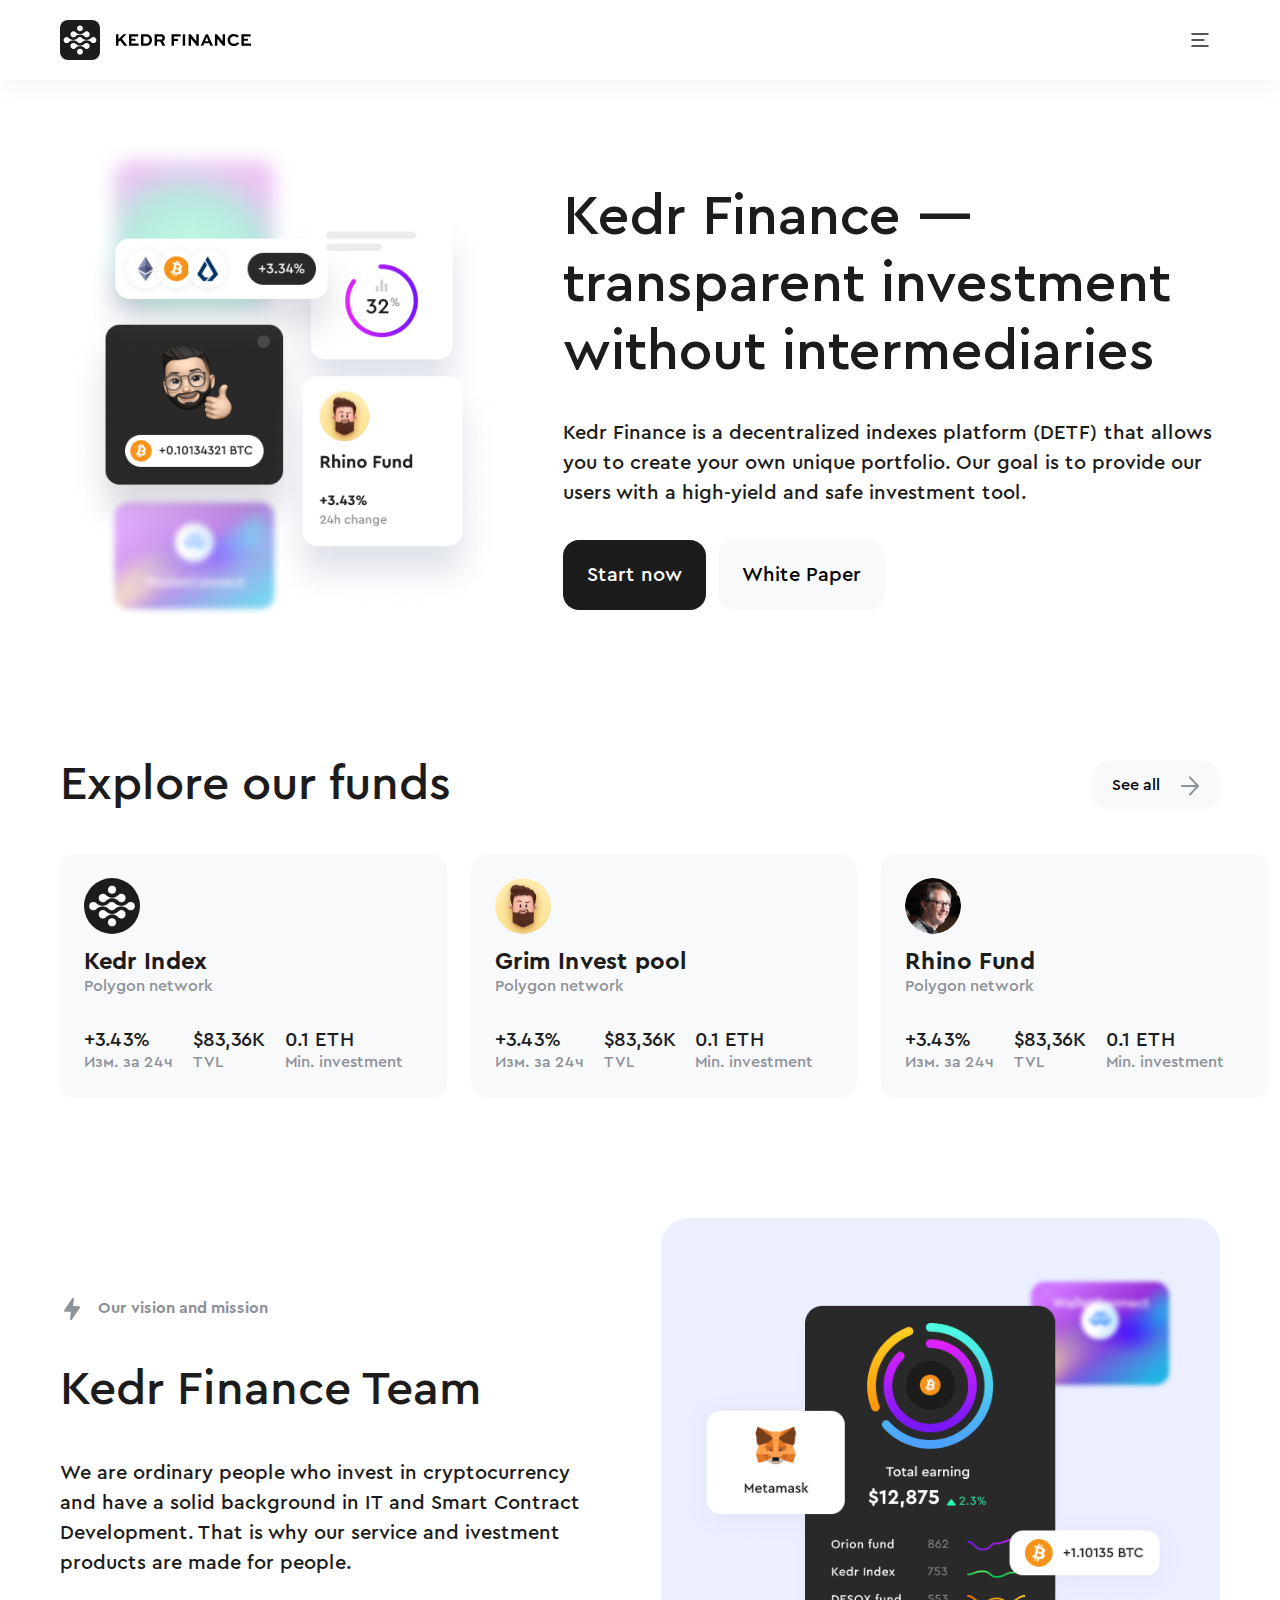
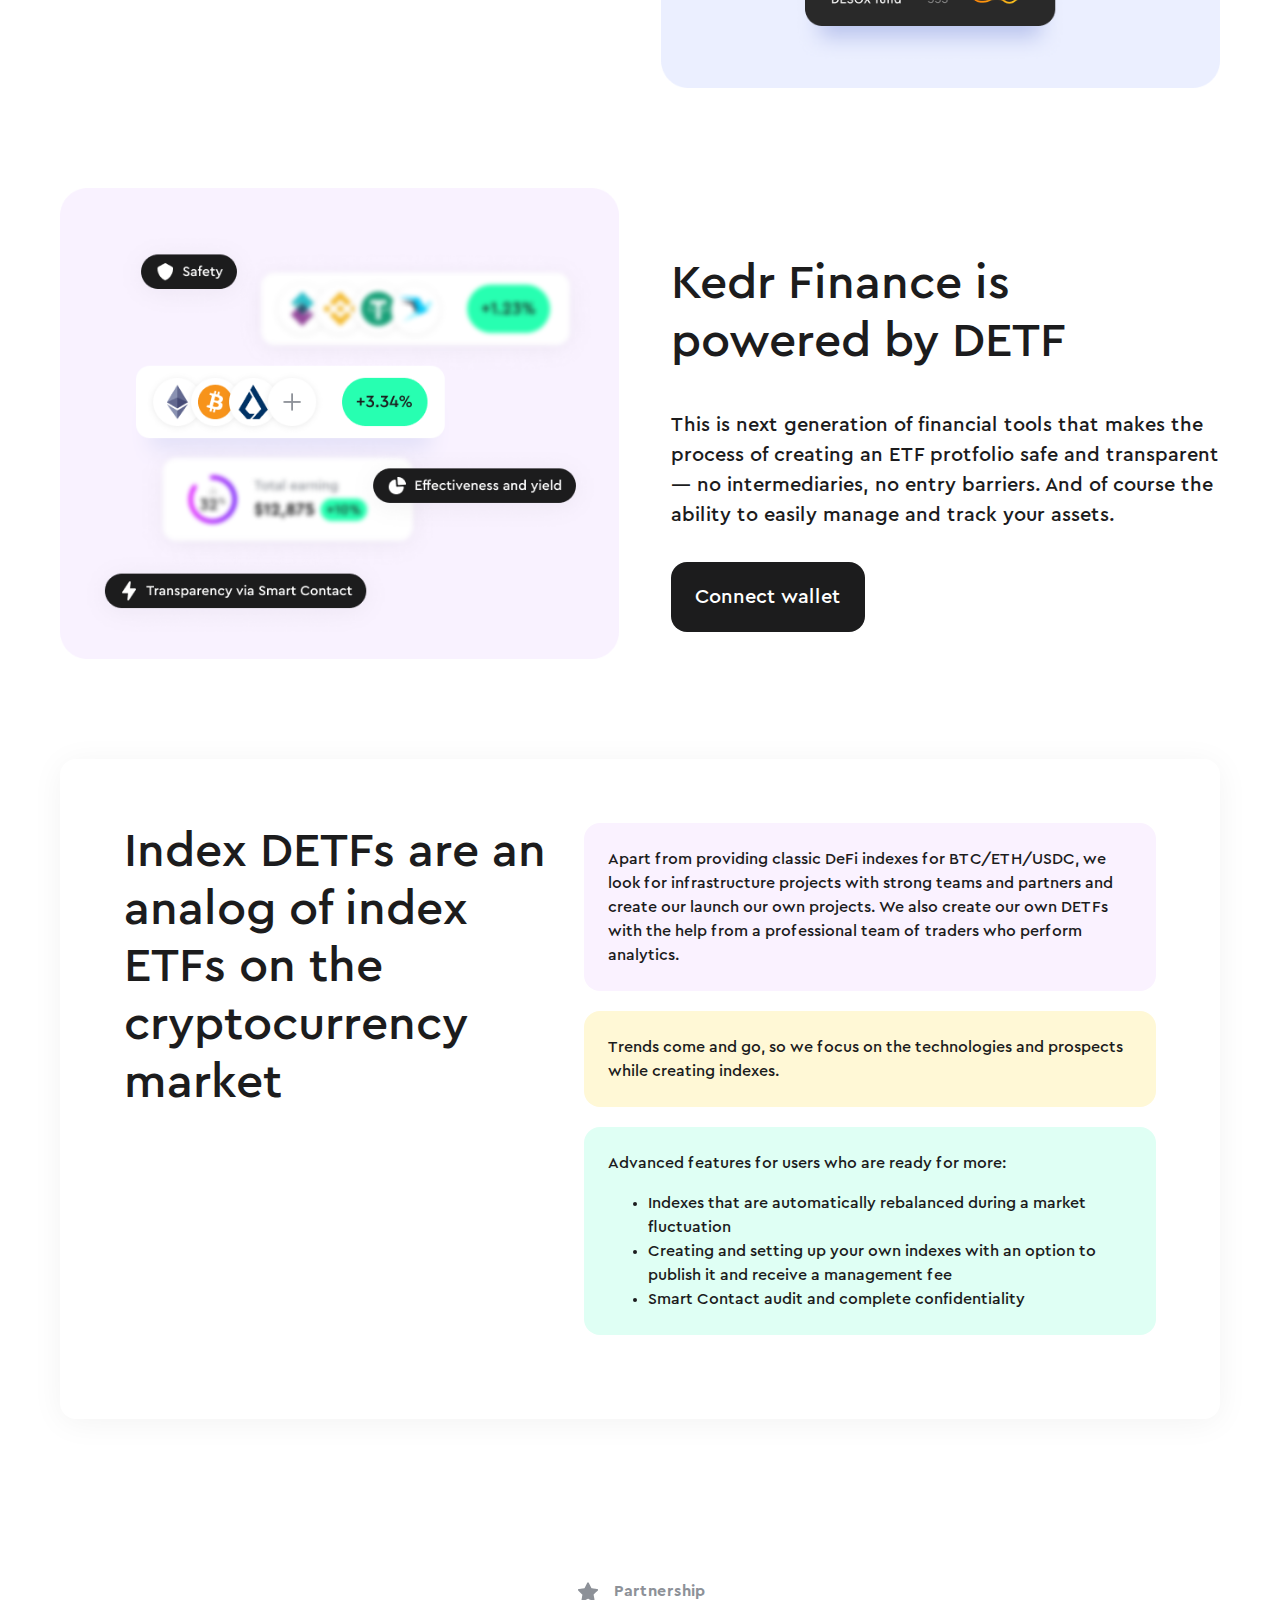
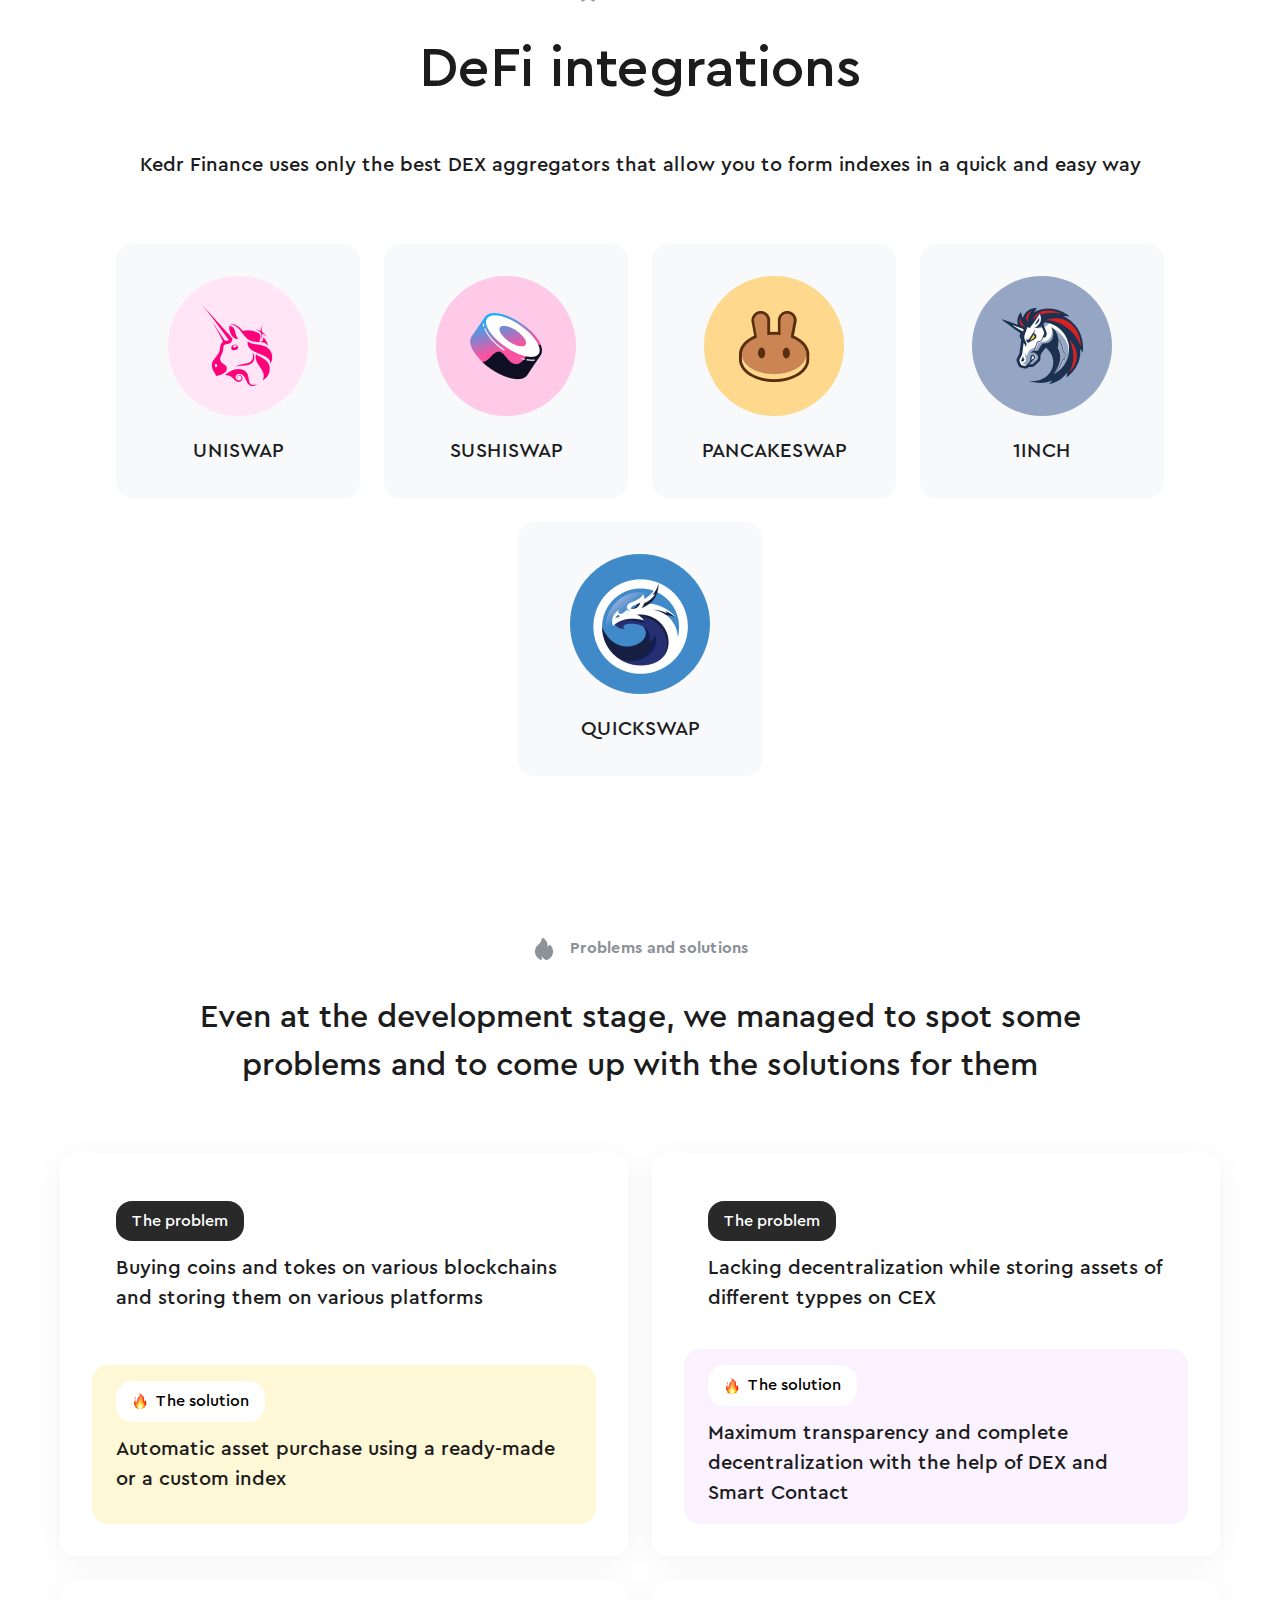
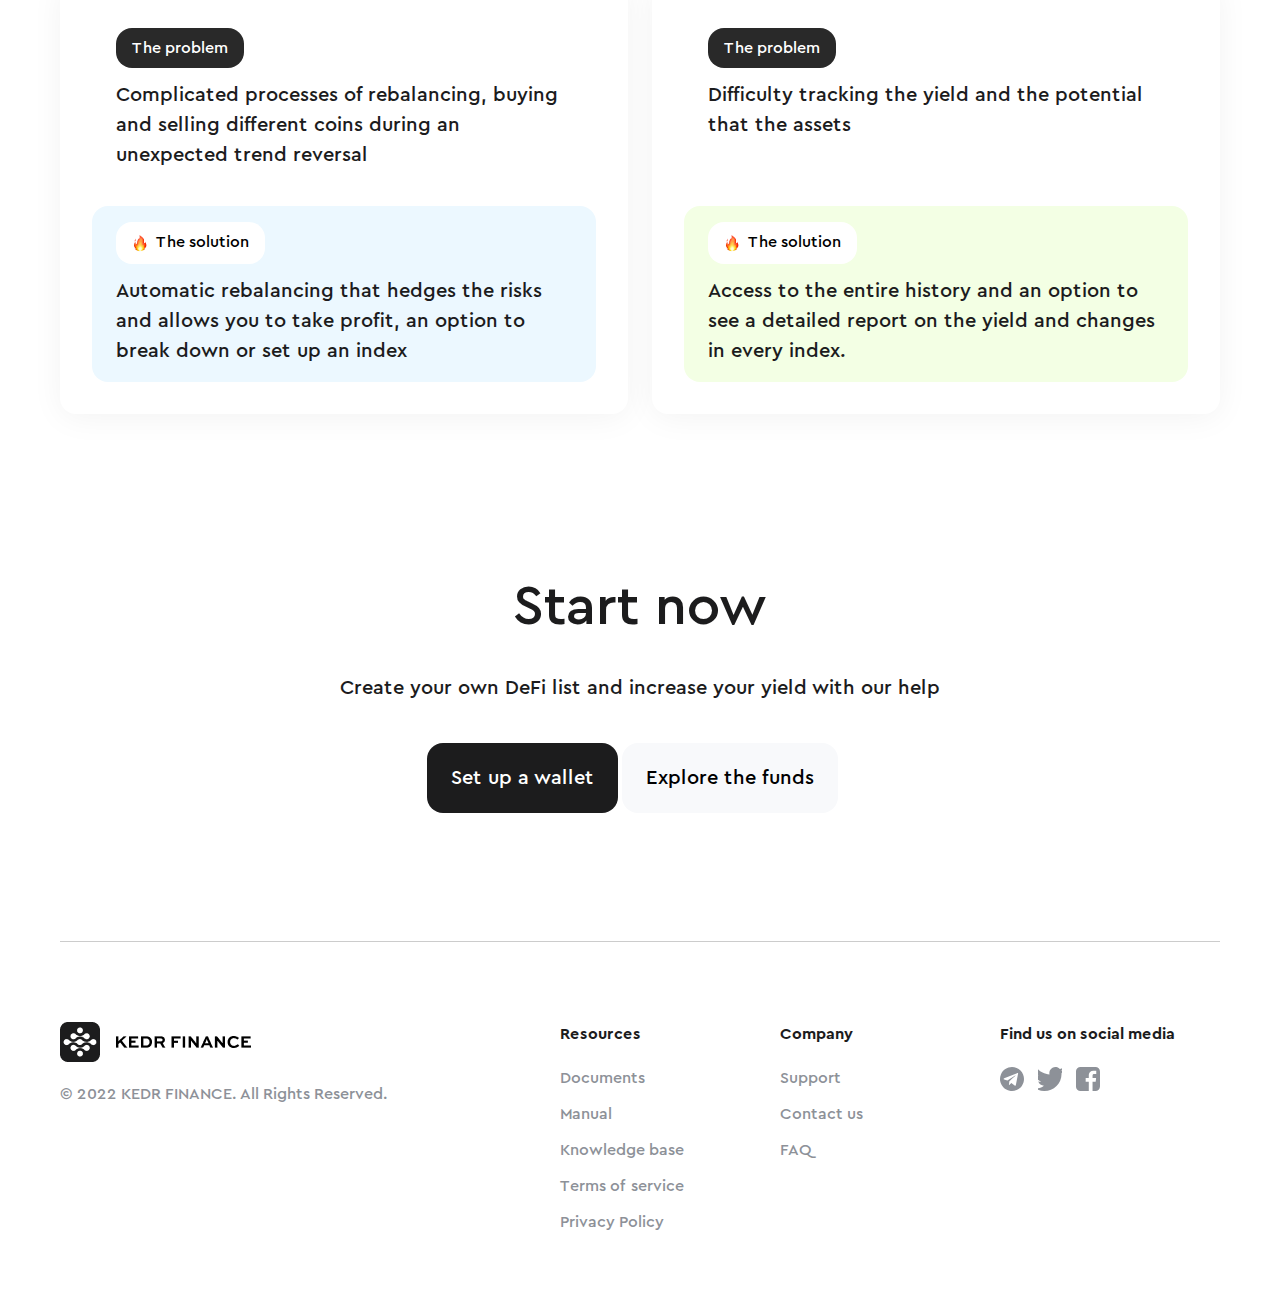
==== commit 8bb05c6b: "fix DETF" ====
--- a/index.html
+++ b/index.html
@@ -26,7 +26,7 @@
                         <li><a href="#hero" class="active">Kedr Finance</a></li>
                         <li><a href="#explore">Funds</a></li>
                         <li><a href="#vision">Our vision and mission</a></li>
-                        <li><a href="#mission">DEFT</a></li>
+                        <li><a href="#mission">DETF</a></li>
                         <li><a href="#partnership">Partnership</a></li>
                         <li><a href="#problems">Problems and solutions</a></li>
                     </ul>
@@ -182,7 +182,7 @@
         <div class="container">
             <div class="inner shadow">
                 <div class="head">
-                    <h2>Index DEFTs are an analog of index EFTs on the cryptocurrency market</h2>
+                    <h2>Index DETFs are an analog of index ETFs on the cryptocurrency market</h2>
                 </div>
                 <div class="cards">
                     <div class="card pink">
